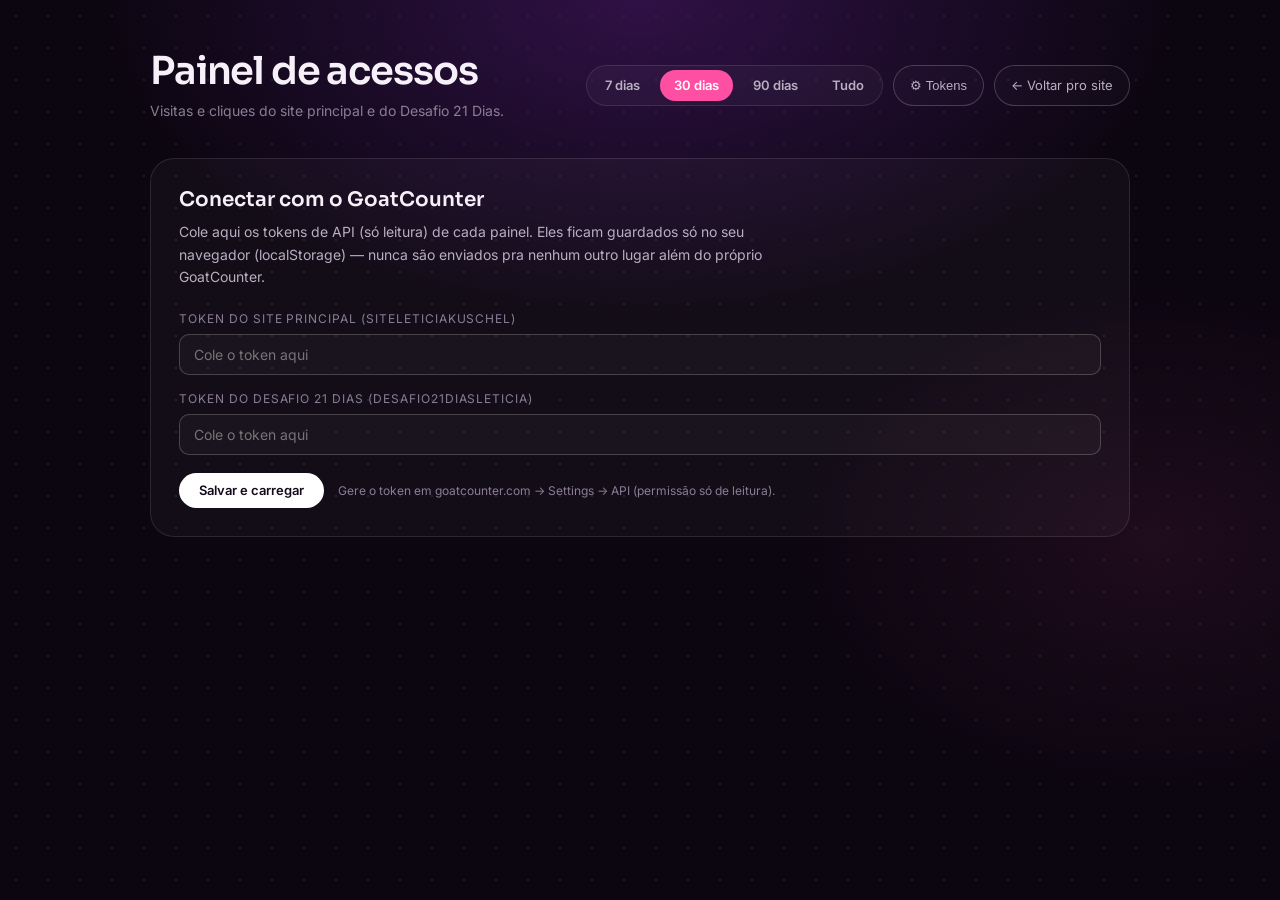
==== admin.html @ e096234e "Adiciona painel de admin e rastreamento de origem (Instagram) - Cria admin.html: painel próprio com " ====
<!doctype html>
<html lang="pt-BR">
<head>
<meta charset="utf-8">
<meta name="viewport" content="width=device-width, initial-scale=1">
<title>Painel de acessos | LK Team</title>
<meta name="robots" content="noindex, nofollow">
<link rel="icon" href="assets/img/logo/lk-simbolo.svg" type="image/svg+xml">
<link rel="preconnect" href="https://fonts.googleapis.com">
<link rel="preconnect" href="https://fonts.gstatic.com" crossorigin>
<link href="https://fonts.googleapis.com/css2?family=Inter:wght@300;400;500;600;700&family=Sora:wght@400;500;600;700&display=swap" rel="stylesheet">
<link rel="stylesheet" href="assets/css/style.css">
<style>
body { overflow-x: auto; }
.adm-wrap { width: min(980px, 100% - 32px); margin: 0 auto; padding: 48px 0 80px; }
.adm-head { display: flex; align-items: center; justify-content: space-between; gap: 16px; flex-wrap: wrap; margin-bottom: 36px; }
.adm-head h1 { font: 600 clamp(1.6rem, 3.2vw, 2.4rem)/1.2 var(--serif); letter-spacing: -.03em; margin: 0; }
.adm-head p { margin: 6px 0 0; color: var(--txt-3); font-size: 14px; }
.adm-actions { display: flex; gap: 10px; flex-wrap: wrap; }

.adm-period { display: inline-flex; gap: 6px; padding: 4px; border-radius: 999px; background: var(--glass); border: 1px solid var(--line); }
.adm-period button {
  border: none; background: transparent; color: var(--txt-2); cursor: pointer;
  padding: 7px 14px; border-radius: 999px; font: 600 13px/1 var(--sans);
  transition: background .2s var(--ease), color .2s var(--ease);
}
.adm-period button.active { background: var(--rosa); color: #fff; }

.adm-link {
  display: inline-flex; align-items: center; gap: 8px; padding: 9px 16px; border-radius: 999px;
  border: 1px solid var(--line-2); color: var(--txt-2); text-decoration: none; font-size: 13px; cursor: pointer;
  background: rgba(255,255,255,.02); transition: border-color .2s var(--ease), color .2s var(--ease);
}
.adm-link:hover { border-color: var(--rosa); color: var(--rosa-claro); }

/* painel de configuração dos tokens */
.adm-setup {
  border-radius: var(--r-md); padding: 28px; margin-bottom: 32px;
  background: var(--glass); border: 1px solid var(--line);
}
.adm-setup h2 { font: 600 20px/1.3 var(--serif); margin: 0 0 8px; }
.adm-setup p { color: var(--txt-2); font-size: 14px; margin: 0 0 20px; max-width: 620px; }
.adm-field { margin-bottom: 14px; }
.adm-field label { display: block; font-size: 12px; letter-spacing: .08em; text-transform: uppercase; color: var(--txt-3); margin-bottom: 6px; }
.adm-field input {
  width: 100%; padding: 11px 14px; border-radius: 10px; border: 1px solid var(--line-2);
  background: rgba(255,255,255,.03); color: var(--txt); font: 400 14px var(--sans);
}
.adm-field input:focus { outline: none; border-color: var(--rosa); }
.adm-setup-foot { display: flex; align-items: center; gap: 14px; margin-top: 18px; flex-wrap: wrap; }
.adm-note { font-size: 12px; color: var(--txt-3); }

/* seções de cada site */
.adm-site { margin-bottom: 56px; }
.adm-site-head { display: flex; align-items: baseline; gap: 12px; margin-bottom: 20px; flex-wrap: wrap; }
.adm-site-head h2 { font: 600 clamp(1.2rem, 2.4vw, 1.6rem)/1.2 var(--serif); margin: 0; }
.adm-site-head span { font-size: 12px; color: var(--txt-3); }

.adm-stats { display: grid; grid-template-columns: repeat(3, 1fr); gap: 14px; margin-bottom: 24px; }
.adm-stat { border-radius: var(--r-sm); padding: 18px 20px; background: var(--glass); border: 1px solid var(--line); }
.adm-stat b { display: block; font: 700 30px/1 var(--serif); color: var(--txt); }
.adm-stat span { display: block; margin-top: 6px; font-size: 12px; letter-spacing: .08em; text-transform: uppercase; color: var(--txt-3); }

.adm-panel { border-radius: var(--r-md); padding: 22px 24px; background: var(--glass); border: 1px solid var(--line); margin-bottom: 16px; }
.adm-panel h3 { font: 600 14px/1 var(--sans); letter-spacing: .04em; text-transform: uppercase; color: var(--txt-2); margin: 0 0 18px; }

.bar-row { display: grid; grid-template-columns: minmax(0, 180px) 1fr 44px; align-items: center; gap: 12px; margin-bottom: 12px; }
.bar-row:last-child { margin-bottom: 0; }
.bar-label { font-size: 13.5px; color: var(--txt-2); overflow: hidden; text-overflow: ellipsis; white-space: nowrap; }
.bar-track { height: 9px; border-radius: 999px; background: rgba(255,255,255,.06); overflow: hidden; }
.bar-fill { height: 100%; border-radius: 999px; background: linear-gradient(90deg, var(--roxo-2), var(--rosa)); }
.bar-value { font-size: 12.5px; color: var(--txt-3); text-align: right; font-variant-numeric: tabular-nums; }

.adm-empty { color: var(--txt-3); font-size: 13.5px; padding: 6px 2px; }
.adm-error {
  border-radius: var(--r-sm); padding: 16px 18px; margin-bottom: 16px;
  background: rgba(255, 100, 100, .06); border: 1px solid rgba(255, 100, 100, .25);
  color: #ffb0b0; font-size: 13.5px; line-height: 1.5;
}
.adm-loading { color: var(--txt-3); font-size: 13.5px; padding: 20px 2px; }

@media (max-width: 640px) {
  .adm-stats { grid-template-columns: 1fr; }
  .bar-row { grid-template-columns: 110px 1fr 36px; }
}
</style>
</head>
<body>

<div class="adm-wrap">
  <div class="adm-head">
    <div>
      <h1>Painel de acessos</h1>
      <p>Visitas e cliques do site principal e do Desafio 21 Dias.</p>
    </div>
    <div class="adm-actions">
      <div class="adm-period" id="periodo">
        <button data-dias="7">7 dias</button>
        <button data-dias="30" class="active">30 dias</button>
        <button data-dias="90">90 dias</button>
        <button data-dias="3650">Tudo</button>
      </div>
      <button class="adm-link" id="btnConfig" type="button">⚙ Tokens</button>
      <a class="adm-link" href="index.html">← Voltar pro site</a>
    </div>
  </div>

  <div class="adm-setup" id="setup" style="display:none">
    <h2>Conectar com o GoatCounter</h2>
    <p>Cole aqui os tokens de API (só leitura) de cada painel. Eles ficam guardados só no seu navegador (localStorage) — nunca são enviados pra nenhum outro lugar além do próprio GoatCounter.</p>
    <div class="adm-field">
      <label for="tokenPrincipal">Token do site principal (siteleticiakuschel)</label>
      <input type="password" id="tokenPrincipal" autocomplete="off" placeholder="Cole o token aqui">
    </div>
    <div class="adm-field">
      <label for="tokenDesafio">Token do Desafio 21 Dias (desafio21diasleticia)</label>
      <input type="password" id="tokenDesafio" autocomplete="off" placeholder="Cole o token aqui">
    </div>
    <div class="adm-setup-foot">
      <a class="btn btn-white btn-sm" id="btnSalvar" href="#">Salvar e carregar</a>
      <span class="adm-note">Gere o token em goatcounter.com → Settings → API (permissão só de leitura).</span>
    </div>
  </div>

  <div id="conteudo"></div>
</div>

<script>
(function () {
  const SITES = [
    { chave: 'principal', nome: 'Site principal', codigo: 'siteleticiakuschel', tokenKey: 'lk-admin-token-principal' },
    { chave: 'desafio',   nome: 'Desafio 21 Dias',  codigo: 'desafio21diasleticia', tokenKey: 'lk-admin-token-desafio' },
  ];

  const setup = document.getElementById('setup');
  const conteudo = document.getElementById('conteudo');
  const btnConfig = document.getElementById('btnConfig');
  const btnSalvar = document.getElementById('btnSalvar');
  const tokenPrincipalInput = document.getElementById('tokenPrincipal');
  const tokenDesafioInput = document.getElementById('tokenDesafio');
  const periodoWrap = document.getElementById('periodo');

  let diasAtual = 30;

  function temTokens() {
    return SITES.every(s => localStorage.getItem(s.tokenKey));
  }

  function abrirSetup() {
    tokenPrincipalInput.value = localStorage.getItem(SITES[0].tokenKey) || '';
    tokenDesafioInput.value = localStorage.getItem(SITES[1].tokenKey) || '';
    setup.style.display = 'block';
  }

  btnConfig.addEventListener('click', () => {
    setup.style.display = setup.style.display === 'none' ? 'block' : 'none';
  });

  btnSalvar.addEventListener('click', (e) => {
    e.preventDefault();
    localStorage.setItem(SITES[0].tokenKey, tokenPrincipalInput.value.trim());
    localStorage.setItem(SITES[1].tokenKey, tokenDesafioInput.value.trim());
    setup.style.display = 'none';
    carregarTudo();
  });

  periodoWrap.addEventListener('click', (e) => {
    const btn = e.target.closest('button[data-dias]');
    if (!btn) return;
    [...periodoWrap.children].forEach(b => b.classList.remove('active'));
    btn.classList.add('active');
    diasAtual = Number(btn.dataset.dias);
    carregarTudo();
  });

  async function chamarApi(codigo, token, caminho, params) {
    const url = new URL(`https://${codigo}.goatcounter.com${caminho}`);
    Object.entries(params).forEach(([k, v]) => { if (v != null) url.searchParams.set(k, v); });
    const res = await fetch(url, { headers: { Authorization: `Bearer ${token}` } });
    if (!res.ok) {
      let msg = `Erro ${res.status} ao consultar ${codigo}`;
      throw new Error(msg);
    }
    return res.json();
  }

  function barras(lista, max) {
    if (!lista.length) return '<p class="adm-empty">Sem dados ainda neste período.</p>';
    return lista.map(item => `
      <div class="bar-row">
        <span class="bar-label" title="${escapeHtml(item.label)}">${escapeHtml(item.label)}</span>
        <span class="bar-track"><span class="bar-fill" style="width:${max ? Math.max(4, (item.valor / max) * 100) : 0}%"></span></span>
        <span class="bar-value">${item.valor}</span>
      </div>
    `).join('');
  }

  function escapeHtml(s) {
    return String(s).replace(/[&<>"']/g, c => ({ '&': '&amp;', '<': '&lt;', '>': '&gt;', '"': '&quot;', "'": '&#39;' }[c]));
  }

  async function carregarSite(site) {
    const token = localStorage.getItem(site.tokenKey);
    const end = new Date();
    const start = new Date(end.getTime() - diasAtual * 86400000);

    // Uma chamada só por site (a API gratuita do GoatCounter limita a poucos
    // pedidos por vez) — os totais são somados a partir da própria lista de hits.
    const hits = await chamarApi(site.codigo, token, '/api/v0/stats/hits', {
      start: start.toISOString(), end: end.toISOString(), limit: 100,
    });

    const paginas = (hits.hits || [])
      .filter(h => !h.event)
      .map(h => ({ label: h.path || '/', valor: h.count }))
      .sort((a, b) => b.valor - a.valor);

    const cliques = (hits.hits || [])
      .filter(h => h.event)
      .map(h => ({ label: h.path, valor: h.count }))
      .sort((a, b) => b.valor - a.valor);

    const totalVisitas = paginas.reduce((soma, p) => soma + p.valor, 0);
    const totalCliques = cliques.reduce((soma, c) => soma + c.valor, 0);
    const maxPaginas = Math.max(0, ...paginas.map(p => p.valor));
    const maxCliques = Math.max(0, ...cliques.map(p => p.valor));

    return `
      <section class="adm-site">
        <div class="adm-site-head">
          <h2>${site.nome}</h2>
          <span>${site.codigo}.goatcounter.com</span>
        </div>
        <div class="adm-stats">
          <div class="adm-stat"><b>${totalVisitas}</b><span>Visitas no período</span></div>
          <div class="adm-stat"><b>${totalCliques}</b><span>Cliques (eventos)</span></div>
          <div class="adm-stat"><b>${paginas.length}</b><span>Páginas diferentes</span></div>
        </div>
        <div class="adm-panel">
          <h3>Visitas por página</h3>
          ${barras(paginas, maxPaginas)}
        </div>
        <div class="adm-panel">
          <h3>Cliques por botão</h3>
          ${barras(cliques, maxCliques)}
        </div>
      </section>
    `;
  }

  async function carregarTudo() {
    if (!temTokens()) {
      conteudo.innerHTML = '';
      abrirSetup();
      return;
    }
    conteudo.innerHTML = '<p class="adm-loading">Carregando dados…</p>';
    const blocos = [];
    for (const site of SITES) {
      try {
        blocos.push(await carregarSite(site));
      } catch (err) {
        blocos.push(`
          <section class="adm-site">
            <div class="adm-site-head"><h2>${site.nome}</h2></div>
            <div class="adm-error">
              Não consegui carregar os dados deste site. ${escapeHtml(err.message || '')}
              <br>Confira se o token está certo (botão "⚙ Tokens" acima). Se o erro for "Failed to fetch", pode ser o limite de pedidos da API gratuita — espera um minuto e tenta de novo.
            </div>
          </section>
        `);
      }
    }
    conteudo.innerHTML = blocos.join('');
  }

  carregarTudo();
})();
</script>
</body>
</html>
---- assets/css/style.css ----
/* LK Team: estilo escuro com vidro (glassmorphism), roxo da marca e detalhes em rosa */
:root {
  --bg: #0c0611;
  --bg-2: #140a1c;
  --roxo: #381250;
  --roxo-2: #5b1f86;
  --rosa: #ff4fa3;
  --rosa-claro: #ff8cc6;
  --rosa-hover: #ffc2e0;
  --txt: #f6f1f8;
  --txt-2: #b9aec2;
  --txt-3: #8a7d95;
  --glass: rgba(255, 255, 255, .03);
  --glass-2: rgba(255, 255, 255, .06);
  --line: rgba(255, 255, 255, .1);
  --line-2: rgba(255, 255, 255, .2);
  --ease: cubic-bezier(.4, 0, .2, 1);
  --ease-out: cubic-bezier(.16, 1, .3, 1); /* equivalente ao power4.out */
  --serif: Sora, system-ui, sans-serif; /* títulos */
  --script: "Authentic Signature", cursive; /* palavra de destaque escrita à mão */
  --sans: Inter, system-ui, sans-serif;
  --r-lg: 32px;
  --r-md: 24px;
  --r-sm: 16px;
}

@font-face { font-family: "Authentic Signature"; src: url("../fonts/AuthenticSignature.otf") format("opentype"); font-display: swap; }

* { box-sizing: border-box; }
html { scroll-behavior: smooth; scroll-padding-top: 84px; }
body {
  margin: 0;
  background: var(--bg);
  color: var(--txt);
  font: 400 16px/1.6 var(--sans);
  -webkit-font-smoothing: antialiased;
  overflow-x: hidden;
}
/* grade de pontos + brilho roxo de fundo */
body::before {
  content: "";
  position: fixed; inset: 0; z-index: -1; pointer-events: none;
  background:
    radial-gradient(60% 50% at 50% 0%, rgba(91, 31, 134, .45), transparent 70%),
    radial-gradient(40% 40% at 90% 60%, rgba(255, 79, 163, .08), transparent 70%),
    radial-gradient(circle, rgba(255, 255, 255, .08) 1px, transparent 1.2px) 0 0 / 32px 32px,
    var(--bg);
}
img { max-width: 100%; display: block; }
a { color: inherit; }
svg { width: 1em; height: 1em; }
h1, h2, h3 { margin: 0; }
/* palavra de destaque: escrita à mão, reta e na mesma linha do título */
h1 em, h2 em, .big-quote em {
  display: inline-block; color: var(--rosa); font-family: var(--script); font-style: normal; font-weight: 400;
  letter-spacing: 0; font-size: 1.72em; line-height: .8; vertical-align: -.04em; /* mesma linha e tamanho parecido com o título */
  margin: 0 .1em 0 .14em; /* respiro dos lados */
  text-shadow: 0 0 28px rgba(255, 79, 163, .35);
}
.hero h1 em { font-size: 1.72em; }
.hero h1 { line-height: 1.08; }
.section h2, .big-quote p { line-height: 1.14; }
.nowrap { white-space: nowrap; }

/* títulos de seção centralizados em qualquer tamanho de tela */
.wrap > .eyebrow, .wrap > h2, .wrap > .lead, .wrap > .big-quote { text-align: center; }
.wrap > h2, .wrap > .lead, .wrap > .big-quote { margin-left: auto; margin-right: auto; }

.wrap { width: min(1200px, 100% - 32px); margin: 0 auto; }
.wrap.narrow { width: min(820px, 100% - 32px); }

.glass {
  background: var(--glass);
  -webkit-backdrop-filter: blur(10px);
  backdrop-filter: blur(10px);
  border: 1px solid var(--line);
}

/* ---------- botões ---------- */
.btn {
  display: inline-flex; align-items: center; justify-content: center; gap: 10px;
  padding: 15px 28px; border-radius: 999px;
  font: 600 15px/1 var(--sans); text-decoration: none; white-space: nowrap;
  transition: transform .3s var(--ease), background .3s var(--ease), border-color .3s var(--ease), box-shadow .3s var(--ease), color .3s var(--ease);
}
.btn svg { width: 18px; height: 18px; }
.btn-white { background: #fff; color: #140a1c; }
.btn-white:hover { background: var(--rosa-hover); transform: translateY(-2px); box-shadow: 0 10px 40px rgba(255, 79, 163, .35); }
.btn-ghost { border: 1px solid var(--line-2); color: var(--txt); background: rgba(255, 255, 255, .02); }
.btn-ghost:hover { border-color: var(--rosa); color: var(--rosa-hover); transform: translateY(-2px); }
.btn-sm { padding: 11px 20px; font-size: 13px; }

/* ---------- navegação ---------- */
.nav {
  position: fixed; top: 0; left: 0; right: 0; z-index: 50;
  display: flex; align-items: center; justify-content: space-between; gap: 24px;
  padding: 14px clamp(16px, 4vw, 48px);
  transition: background .3s var(--ease), border-color .3s var(--ease);
  border-bottom: 1px solid transparent;
}
.nav.scrolled {
  background: rgba(12, 6, 17, .72);
  -webkit-backdrop-filter: blur(10px); backdrop-filter: blur(10px);
  border-bottom-color: var(--line);
}
.nav-logo { display: inline-flex; align-items: center; gap: 12px; text-decoration: none; color: #fff; }
.nav-logo svg { width: 40px; height: 37px; }
.nav-logo-div { width: 1px; height: 34px; background: currentColor; opacity: .35; }
.nav-logo-txt { display: flex; flex-direction: column; font-family: Montserrat, var(--sans); line-height: 1; }
.nav-logo-txt b { font-weight: 600; font-size: 20px; letter-spacing: .32em; }
.nav-logo-txt small { font-weight: 500; font-size: 8.5px; letter-spacing: .3em; margin-top: 5px; opacity: .75; }
.nav-links { display: flex; gap: clamp(16px, 2.4vw, 36px); }
.nav-links a {
  font-size: 13px; font-weight: 500; text-transform: uppercase; letter-spacing: .18em;
  text-decoration: none; color: var(--txt-2); transition: color .3s var(--ease);
}
.nav-links a:hover { color: var(--rosa-claro); }

/* popup de convite pro Desafio 21 Dias, com contagem regressiva */
.promo-popup {
  border: none; padding: 0; background: transparent; color: var(--txt); outline: none;
  max-width: min(560px, 94vw); max-height: 94vh;
}
.promo-popup:focus, .promo-popup:focus-visible { outline: none; }
.promo-popup::backdrop { background: rgba(8, 4, 12, .82); -webkit-backdrop-filter: blur(6px); backdrop-filter: blur(6px); }
.promo-close {
  position: absolute; top: 14px; right: 14px; z-index: 1;
  width: 36px; height: 36px; border-radius: 50%; display: grid; place-items: center;
  border: 1px solid var(--line-2); background: rgba(255, 255, 255, .06); color: #fff;
  font-size: 20px; line-height: 1; cursor: pointer;
  transition: border-color .3s var(--ease), color .3s var(--ease);
}
.promo-close:hover { border-color: var(--rosa); color: var(--rosa-claro); }
.promo-banner {
  position: relative; text-align: center; border-radius: var(--r-lg); color: var(--txt);
  overflow: hidden; /* garante que a rolagem interna não corte a borda arredondada */
  background: radial-gradient(90% 130% at 50% 0%, rgba(255, 79, 163, .28), rgba(91, 31, 134, .3) 55%, rgba(12, 6, 17, .98));
  border: 1px solid rgba(255, 79, 163, .4);
  /* brilho forte e fixo (sem animar: animar box-shadow junto com overflow:hidden + border-radius causa artefato quadrado nos cantos no Chrome) */
  box-shadow: 0 30px 70px rgba(0, 0, 0, .5), 0 0 110px rgba(255, 79, 163, .4);
}
.promo-banner-scroll {
  max-height: 94vh; overflow-y: auto;
  padding: clamp(40px, 8vw, 56px) clamp(24px, 6vw, 48px);
}
.promo-badge {
  display: inline-block; margin: 0 0 16px; padding: 6px 16px; border-radius: 999px;
  background: rgba(255, 79, 163, .12); border: 1px solid rgba(255, 79, 163, .4);
  color: var(--rosa-claro); font: 700 12px/1 var(--sans); letter-spacing: .12em; text-transform: uppercase;
}
.promo-title { margin: 0 auto 16px; color: var(--txt); font: 600 clamp(2.1rem, 9vw, 2.9rem)/1.12 var(--serif); letter-spacing: -.04em; }
.promo-sub {
  margin: 0 auto 24px; max-width: 440px;
  font-size: clamp(18px, 4.6vw, 20px); line-height: 1.5; color: var(--txt); font-weight: 400;
}
.promo-benefits {
  list-style: none; margin: 0 auto 24px; padding: 0; max-width: 340px;
  display: grid; gap: 12px; text-align: left;
}
.promo-benefits li { display: flex; align-items: center; gap: 10px; font-size: 17px; color: var(--txt); }
.promo-benefits svg { flex: none; width: 19px; height: 19px; color: var(--rosa-claro); }
.promo-prize {
  margin: 0 0 26px; padding: 18px 20px; border-radius: var(--r-sm); text-align: left;
  background: linear-gradient(160deg, rgba(255, 79, 163, .12), rgba(91, 31, 134, .14));
  border: 1px solid rgba(255, 79, 163, .3);
}
.promo-prize-title { margin: 0 0 12px; font-size: 16px; font-weight: 600; color: var(--txt); text-align: center; }
.promo-prize-list { list-style: none; margin: 0; padding: 0; display: grid; gap: 8px; }
.promo-prize-list li {
  display: flex; align-items: center; gap: 12px;
  padding: 10px 14px; border-radius: var(--r-sm);
  background: rgba(255, 255, 255, .05); border: 1px solid var(--line);
  font-size: 16px; line-height: 1.4; color: var(--txt-2);
}
.promo-prize-list li:first-child {
  background: linear-gradient(135deg, rgba(255, 196, 102, .18), rgba(255, 196, 102, .06));
  border-color: rgba(255, 196, 102, .45);
}
.promo-prize-ico { flex: none; font-size: 20px; line-height: 1; }
.promo-prize-list strong { color: var(--txt); }
.promo-timer-label { margin: 0 0 12px; font-size: 15px; color: var(--txt-2); }
.promo-timer { display: flex; gap: 10px; justify-content: center; flex-wrap: wrap; margin: 0 0 28px; }
.promo-timer-block {
  min-width: 72px; padding: 14px 10px 10px;
  background: var(--glass-2); border: 1px solid var(--line);
  border-radius: var(--r-sm); text-align: center;
}
.promo-num { display: block; font: 700 32px/1 var(--serif); letter-spacing: -.02em; color: var(--txt); }
.promo-label { margin-top: 6px; display: block; font-size: 12px; font-weight: 500; letter-spacing: .22em; text-transform: uppercase; color: var(--txt-3); }
.promo-timer-sep { font: 600 28px/1 var(--serif); color: var(--txt-3); align-self: center; padding-bottom: 12px; }
.promo-timer-msg { display: none; margin: 0 0 24px; font: 600 17px/1.4 var(--serif); color: var(--rosa-claro); }
.promo-trust { margin: 16px 0 0; font-size: 14px; color: var(--txt-3); }

/* faixa discreta: fica na página mesmo depois de fechar o popup */
.promo-strip-wrap { padding: 96px 16px 0; text-align: center; }
.promo-strip {
  display: inline-flex; flex-direction: column; align-items: center; gap: 10px;
  max-width: min(640px, 100%);
  padding: 14px 20px; border-radius: 28px;
  background: linear-gradient(135deg, rgba(255, 79, 163, .14), rgba(91, 31, 134, .18));
  border: 1px solid rgba(255, 79, 163, .35);
  text-decoration: none; color: var(--txt);
  transition: transform .3s var(--ease), box-shadow .3s var(--ease), border-color .3s var(--ease);
}
.promo-strip:hover { transform: translateY(-2px); box-shadow: 0 10px 36px rgba(255, 79, 163, .28); border-color: rgba(255, 79, 163, .55); }
.promo-strip-info { display: flex; align-items: center; justify-content: center; gap: 10px; flex-wrap: wrap; }
.promo-strip-text { font-size: 13.5px; font-weight: 600; line-height: 1; }
.promo-strip-timer { font: 700 13px/1 var(--serif); color: var(--rosa-claro); }
.promo-strip-cta {
  display: inline-flex; align-items: center; gap: 6px;
  padding: 8px 18px; border-radius: 999px;
  background: #fff; color: #140a1c;
  font-size: 12.5px; font-weight: 700;
  text-transform: uppercase; letter-spacing: .08em;
  transition: background .3s var(--ease), transform .3s var(--ease);
}
.promo-strip:hover .promo-strip-cta { background: var(--rosa-hover); transform: translateY(-1px); }
.promo-strip-cta svg { width: 13px; height: 13px; }

/* ---------- hero ---------- */
.hero { padding: 48px 0 40px; position: relative; }
.hero-head { text-align: center; width: min(920px, 100% - 32px); margin: 0 auto; }
.live-pill {
  display: inline-flex; align-items: center; gap: 10px;
  padding: 8px 16px; border-radius: 999px; border: 1px solid var(--line);
  background: var(--glass); -webkit-backdrop-filter: blur(10px); backdrop-filter: blur(10px);
  font-size: 12px; color: #fff;
}
.live-pill b { font-size: 11px; letter-spacing: .2em; color: #4ade80; }
.live-dot { display: inline-block; width: 8px; height: 8px; border-radius: 50%; background: #4ade80; animation: breathe 2s var(--ease) infinite; }
@keyframes breathe { 0%, 100% { opacity: 1; box-shadow: 0 0 0 0 rgba(74, 222, 128, .5); } 50% { opacity: .55; box-shadow: 0 0 0 6px rgba(74, 222, 128, 0); } }
.hero h1 {
  font: 600 clamp(2.5rem, 6.8vw, 5.4rem)/1.04 var(--serif);
  letter-spacing: -.045em; margin: 26px 0 22px;
}
.hero-sub { font-size: clamp(16px, 1.8vw, 19px); color: var(--txt-2); max-width: 640px; margin: 0 auto; font-weight: 300; }
.cta-row { display: flex; gap: 14px; justify-content: center; flex-wrap: wrap; margin-top: 34px; }

/* rede de conexões */
.network { position: relative; width: min(1200px, 100% - 32px); height: 640px; margin: 64px auto 0; }
.network-lines { position: absolute; inset: 0; width: 100%; height: 100%; overflow: visible; pointer-events: none; }
.node-line { fill: none; stroke-width: 2.5; animation: pulsing-branch 3.2s var(--ease) infinite; }
.node-line.flow { stroke: var(--rosa-claro); stroke-width: 1.5; stroke-dasharray: 5 15; opacity: .55; animation: flow 1.6s linear infinite; }
@keyframes pulsing-branch { 0%, 100% { opacity: .4; } 50% { opacity: .7; } }
@keyframes flow { to { stroke-dashoffset: -40; } }

.node {
  position: absolute; left: 50%; top: 150px; transform: translateX(-50%);
  width: min(500px, 44%); aspect-ratio: 16 / 9; min-height: 290px;
  border-radius: var(--r-lg); padding: 22px 24px 18px;
  display: flex; flex-direction: column;
  box-shadow: 0 0 100px rgba(255, 79, 163, .2), inset 0 1px 0 rgba(255, 255, 255, .06);
  background: linear-gradient(160deg, rgba(91, 31, 134, .35), rgba(255, 255, 255, .03));
  z-index: 2;
}
.chat-head { display: flex; align-items: center; gap: 12px; padding-bottom: 14px; border-bottom: 1px solid var(--line); }
.chat-head img { width: 40px; height: 40px; border-radius: 50%; object-fit: cover; object-position: top; }
.chat-head b { display: block; font-size: 14px; font-weight: 600; }
.chat-head span { font-size: 14px; color: #4ade80; display: inline-flex; align-items: center; gap: 6px; }
.chat-head .live-dot { width: 6px; height: 6px; }
.chat { display: flex; flex-direction: column; gap: 8px; padding: 14px 0 6px; flex: 1; }
.msg { margin: 0; max-width: 82%; padding: 9px 14px; border-radius: 16px; font-size: 16px; line-height: 1.45; }
.msg.me { align-self: flex-end; background: rgba(255, 255, 255, .08); border-bottom-right-radius: 4px; }
.msg.her { align-self: flex-start; background: linear-gradient(135deg, rgba(255, 79, 163, .9), rgba(214, 51, 140, .9)); color: #fff; border-bottom-left-radius: 4px; }
.node-note { margin: 6px 0 0; font-size: 14px; color: var(--txt-3); }

.sat {
  position: absolute; top: var(--y); margin: 0; z-index: 3;
  border-radius: 20px; overflow: hidden;
  transition: transform .5s var(--ease), box-shadow .5s var(--ease), border-color .5s var(--ease);
  will-change: transform;
}
.sat[data-side="l"] { left: var(--x); }
.sat[data-side="r"] { right: var(--x); }
.sat:hover { box-shadow: 0 0 60px rgba(255, 79, 163, .3); border-color: rgba(255, 79, 163, .4); }
.sat img { transition: transform .7s var(--ease); }
.sat:hover img { transform: scale(1.05); }
.sat-photo { width: 200px; }
.sat-photo img { width: 100%; aspect-ratio: 4 / 5; object-fit: cover; object-position: top; }
.sat-photo figcaption { position: absolute; left: 0; right: 0; bottom: 0; padding: 30px 14px 12px; background: linear-gradient(transparent, rgba(12, 6, 17, .9)); }
.sat-photo figcaption b { display: block; font: 600 16px/1.2 var(--serif); letter-spacing: -.02em; }
.sat-photo figcaption span { font-size: 11px; letter-spacing: .3em; text-transform: uppercase; color: var(--rosa-claro); }
.sat-result { width: 220px; }
.sat-result img { width: 100%; aspect-ratio: 1.13; object-fit: cover; }
.sat-mini { width: 250px; display: flex; gap: 12px; align-items: center; padding: 14px 16px; }
.sat-mini b { display: block; font-size: 14px; font-weight: 600; }
.sat-mini span:not(.ico) { font-size: 14px; color: var(--txt-2); line-height: 1.35; display: block; }

/* ---------- seções ---------- */
.section { padding: clamp(80px, 11vw, 140px) 0 0; }
.eyebrow { margin: 0 0 16px; font-size: 13px; font-weight: 500; letter-spacing: .32em; text-transform: uppercase; color: var(--rosa); }
.section h2 { font: 600 clamp(1.9rem, 4.3vw, 3.3rem)/1.2 var(--serif); letter-spacing: -.04em; max-width: 860px; }
.lead { color: var(--txt-2); font-size: 17px; max-width: 700px; margin: 22px 0 0; font-weight: 300; }

.ico {
  flex: none; display: inline-grid; place-items: center;
  width: 48px; height: 48px; border-radius: 14px;
  background: rgba(255, 79, 163, .1); color: var(--rosa-claro);
  transition: transform .4s var(--ease);
}
.ico svg { width: 22px; height: 22px; }
.sat-mini .ico { width: 40px; height: 40px; border-radius: 12px; }

.grid-4, .grid-3 { display: grid; gap: 16px; margin-top: 48px; }
.grid-4 { grid-template-columns: repeat(4, 1fr); }
.grid-3 { grid-template-columns: repeat(3, 1fr); }
.card { border-radius: var(--r-md); padding: 28px; transition: border-color .4s var(--ease), background .4s var(--ease), transform .4s var(--ease); }
.card:hover { border-color: rgba(255, 79, 163, .35); background: var(--glass-2); }
.card:hover .ico { transform: scale(1.1); }
.card h3 { font-size: 20px; font-weight: 700; margin: 22px 0 8px; line-height: 1.25; }
.card p { margin: 0; font-size: 16px; line-height: 1.5; color: var(--txt-2); }

/* equipe */
.team { display: grid; grid-template-columns: 1fr 1fr; gap: 24px; margin-top: 52px; }
.member { border-radius: var(--r-lg); overflow: hidden; border: 1px solid var(--line); background: var(--glass); }
.member-img { overflow: hidden; aspect-ratio: 4 / 5; }
.member-img img { width: 100%; height: 100%; object-fit: cover; object-position: top; transition: transform .9s var(--ease); }
.member:hover .member-img img { transform: scale(1.03); }
.member-cap { padding: 28px 30px 32px; }
.member-cap h3 { font: 600 clamp(26px, 2.8vw, 34px)/1.1 var(--serif); letter-spacing: -.035em; }
.role { margin: 10px 0 16px; font-size: 13px; font-weight: 300; letter-spacing: .34em; text-transform: uppercase; color: var(--rosa-claro); }
.member-cap > p:not(.role) { color: var(--txt-2); margin: 0; font-size: 17px; line-height: 1.5; }
.creds { list-style: none; padding: 0; margin: 20px 0 0; display: grid; gap: 6px; font-size: 14px; color: var(--txt-3); }
.creds li::before { content: ""; display: inline-block; width: 6px; height: 6px; border-radius: 50%; background: var(--rosa); margin-right: 10px; vertical-align: middle; }
.creds a { color: var(--txt); text-decoration: none; border-bottom: 1px solid rgba(255, 79, 163, .5); }

/* suporte */
.big-quote { margin: 0; max-width: 900px; }
.big-quote p { margin: 0; font: 500 clamp(1.9rem, 4.3vw, 3.3rem)/1.18 var(--serif); letter-spacing: -.035em; }
.big-quote em { color: var(--rosa); }
.big-quote cite { display: block; margin-top: 18px; font-style: normal; font-size: 11px; letter-spacing: .32em; text-transform: uppercase; color: var(--txt-3); }

/* passos */
.steps { list-style: none; padding: 0; margin: 48px 0 0; display: grid; grid-template-columns: repeat(4, 1fr); gap: 16px; counter-reset: s; }
.step { border-radius: var(--r-md); padding: 28px; position: relative; }
.step-n { font: 600 44px/1 var(--serif); letter-spacing: -.03em; color: transparent; -webkit-text-stroke: 1px rgba(255, 140, 198, .6); }
.step h3 { font-size: 19px; font-weight: 700; margin: 18px 0 8px; }
.step p { margin: 0; font-size: 16px; line-height: 1.5; color: var(--txt-2); }

/* resultados */
.gallery { display: grid; grid-template-columns: repeat(3, 1fr); gap: 16px; margin-top: 48px; }
.shot {
  position: relative; display: block; width: 100%; aspect-ratio: 1.13; padding: 0; border: 1px solid var(--line);
  border-radius: 20px; overflow: hidden; background: none; cursor: zoom-in;
  transition: border-color .4s var(--ease), box-shadow .4s var(--ease);
}
.shot img { position: absolute; inset: 0; width: 100%; height: 100%; object-fit: cover; object-position: top; transition: transform .7s var(--ease); }
.shot-cta {
  border-radius: 20px; padding: 24px; display: flex; flex-direction: column; align-items: center; justify-content: center; text-align: center; gap: 16px;
  background: radial-gradient(90% 90% at 50% 0%, rgba(255, 79, 163, .16), rgba(91, 31, 134, .18) 60%, rgba(255, 255, 255, .02));
}
.shot-cta-lk { width: 44px; height: 40px; color: var(--rosa); }
.shot-cta p { margin: 0; font: 600 20px/1.3 var(--serif); letter-spacing: -.03em; max-width: 260px; }
.shot:hover { border-color: rgba(255, 79, 163, .45); box-shadow: 0 0 60px rgba(255, 79, 163, .2); }
.shot:hover img { transform: scale(1.03); }

/* feedbacks */
.quotes { display: grid; grid-template-columns: repeat(4, 1fr); gap: 16px; margin-top: 48px; }
.quote { margin: 0; border-radius: var(--r-md); padding: 26px; display: flex; flex-direction: column; }
.stars { display: flex; gap: 4px; color: var(--rosa); }
.stars svg { width: 15px; height: 15px; }
.quote blockquote { margin: 16px 0 18px; font: 400 16px/1.55 var(--serif); letter-spacing: -.01em; flex: 1; }
.quote figcaption { font-size: 10px; letter-spacing: .3em; text-transform: uppercase; color: var(--txt-3); }
.prints { display: grid; grid-template-columns: 1fr 1fr; gap: 16px; margin-top: 16px; }
.print { margin: 0; border-radius: var(--r-md); padding: 16px; display: flex; gap: 20px; align-items: center; }
.print img { width: 46%; max-height: 380px; object-fit: cover; object-position: top; border-radius: 14px; }
.print figcaption { font: 600 18px/1.4 var(--serif); letter-spacing: -.025em; }

/* para quem é */
.checklist { list-style: none; padding: 0; margin: 40px 0 0; display: grid; gap: 12px; }
.checklist li { display: flex; gap: 16px; align-items: flex-start; padding: 18px 22px; border-radius: var(--r-sm); border: 1px solid var(--line); background: var(--glass); font-size: 16px; }
.checklist svg { flex: none; width: 22px; height: 22px; color: var(--rosa); margin-top: 1px; }
.honest { margin: 22px 0 0; font-size: 16px; color: var(--txt-3); padding-left: 22px; border-left: 2px solid rgba(255, 79, 163, .5); }

/* planos */
.included { list-style: none; padding: 0; margin: 36px 0 0; display: flex; flex-wrap: wrap; gap: 10px; }
.included li { display: inline-flex; align-items: center; gap: 10px; padding: 10px 16px; border-radius: 999px; border: 1px solid var(--line); background: var(--glass); font-size: 14px; color: var(--txt-2); }
.included svg { width: 16px; height: 16px; color: var(--rosa-claro); }
.pricing { display: grid; grid-template-columns: repeat(4, 1fr); gap: 16px; margin-top: 32px; align-items: stretch; }
.plan { border-radius: var(--r-md); padding: 32px 26px 26px; display: flex; flex-direction: column; position: relative; transition: transform .4s var(--ease), border-color .4s var(--ease); }
.plan:hover { transform: translateY(-4px); border-color: var(--line-2); }
.plan h3 { font-size: 12px; font-weight: 600; letter-spacing: .3em; text-transform: uppercase; color: var(--txt-2); }
.price { margin: 18px 0 6px; font-size: 48px; font-weight: 700; line-height: 1; letter-spacing: -.02em; }
.price small { font-size: 18px; font-weight: 500; margin-right: 4px; vertical-align: 22px; }
.price span { font-size: 24px; }
.price em { font-style: normal; font-size: 14px; font-weight: 400; color: var(--txt-3); margin-left: 4px; }
.save { margin: 0 0 26px; font-size: 15px; color: var(--txt-2); flex: 1; }
.plan .btn { width: 100%; }
/* botão do plano em destaque: rosa com brilho pulsando */
.plan.featured .btn {
  background: linear-gradient(135deg, #ff5fae, #e0338a); color: #fff;
  animation: glow 2.4s var(--ease) infinite;
}
.plan.featured .btn:hover { background: linear-gradient(135deg, #ff7cbd, #ff4fa3); }
@keyframes glow {
  0%, 100% { box-shadow: 0 0 0 1px rgba(255, 140, 198, .5), 0 0 24px rgba(255, 79, 163, .45), 0 0 60px rgba(255, 79, 163, .2); }
  50% { box-shadow: 0 0 0 1px rgba(255, 194, 224, .8), 0 0 40px rgba(255, 79, 163, .8), 0 0 90px rgba(255, 79, 163, .4); }
}
.plan.featured {
  border-color: rgba(255, 79, 163, .45);
  background: linear-gradient(170deg, rgba(255, 79, 163, .12), rgba(91, 31, 134, .18));
  box-shadow: 0 0 80px rgba(255, 79, 163, .15);
}
.plan.featured h3 { color: var(--rosa-claro); }
.plan.featured .save { color: var(--rosa-hover); font-weight: 500; }
.badge {
  position: absolute; top: -12px; left: 50%; transform: translateX(-50%);
  padding: 5px 14px; border-radius: 999px; background: var(--rosa); color: #fff;
  font-size: 10px; font-weight: 700; letter-spacing: .2em; text-transform: uppercase; white-space: nowrap;
}
.pay { margin: 22px 0 0; text-align: center; font-size: 16px; color: var(--txt-3); }

/* dúvidas */
.faq { display: grid; gap: 10px; margin-top: 40px; }
.faq details { border-radius: var(--r-sm); padding: 0 22px; transition: border-color .3s var(--ease); }
.faq details[open] { border-color: rgba(255, 79, 163, .35); }
.faq summary { list-style: none; cursor: pointer; padding: 20px 30px 20px 0; font-weight: 600; position: relative; }
.faq summary::-webkit-details-marker { display: none; }
.faq summary::after { content: "+"; position: absolute; right: 0; top: 50%; transform: translateY(-50%); font: 300 24px/1 var(--sans); color: var(--rosa); transition: transform .3s var(--ease); }
.faq details[open] summary::after { transform: translateY(-50%) rotate(45deg); }
.faq details p { margin: 0 0 20px; color: var(--txt-2); font-size: 16px; }

/* CTA final */
.final-box {
  text-align: center; border-radius: 48px; padding: clamp(48px, 8vw, 88px) clamp(20px, 6vw, 72px);
  background: radial-gradient(80% 80% at 50% 0%, rgba(255, 79, 163, .18), rgba(91, 31, 134, .2) 50%, rgba(255, 255, 255, .02));
  box-shadow: 0 0 100px rgba(255, 79, 163, .2);
}
.final-lk { width: 64px; height: 59px; color: var(--rosa); margin: 0 auto 26px; display: block; }
.final h2 { margin: 0 auto; }
.final p { color: var(--txt-2); max-width: 520px; margin: 18px auto 32px; font-size: 17px; font-weight: 300; }

/* rodapé */
.footer { margin-top: clamp(80px, 11vw, 140px); border-top: 1px solid var(--line); padding: 56px 0 28px; }
.footer-grid { display: grid; grid-template-columns: 1.5fr 1fr 1.2fr 1.2fr; gap: 32px; }
.footer-brand p { color: var(--txt-2); font-size: 15px; margin: 18px 0; max-width: 280px; }
.footer h4 { margin: 0 0 16px; font-size: 11px; font-weight: 500; letter-spacing: .3em; text-transform: uppercase; color: var(--rosa); }
.footer-grid > div > a:not(.nav-logo) { display: block; text-decoration: none; color: var(--txt-2); font-size: 15px; margin-bottom: 10px; transition: color .3s var(--ease); word-break: break-word; }
.footer-grid > div > a:hover { color: var(--rosa-claro); }
.footer-grid > div > p { margin: 0 0 14px; font-size: 15px; }
.footer-grid > div > p span { color: var(--txt-3); font-size: 14px; }
.socials { display: flex; gap: 10px; }
.socials a { display: grid; place-items: center; width: 42px; height: 42px; border-radius: 50%; border: 1px solid var(--line-2); color: var(--txt); transition: border-color .3s var(--ease), color .3s var(--ease); }
.socials a:hover { border-color: var(--rosa); color: var(--rosa-claro); }
.socials svg { width: 18px; height: 18px; }
.copy { text-align: center; margin: 48px 0 0; font-size: 13px; color: var(--txt-3); }

/* botão flutuante do WhatsApp */
.wa-float {
  position: fixed; right: 20px; bottom: 20px; z-index: 60;
  width: 58px; height: 58px; border-radius: 50%; display: grid; place-items: center;
  background: #25d366; color: #fff; box-shadow: 0 10px 30px rgba(37, 211, 102, .35);
  transition: transform .3s var(--ease);
}
.wa-float:hover { transform: scale(1.08); }
.wa-float svg { width: 30px; height: 30px; }

/* balãozinho de mensagem perto do botão de WhatsApp, simulando chat do WhatsApp */
.wa-bubble {
  position: fixed; right: 86px; bottom: 24px; z-index: 59;
  display: flex; flex-direction: column; align-items: flex-end; gap: 6px;
  max-width: 210px;
}
.wa-msg {
  position: relative; padding: 10px 14px; border-radius: 14px;
  background: #fff; color: #140a1c;
  font: 500 14px/1.4 var(--sans);
  box-shadow: 0 10px 24px rgba(0, 0, 0, .28);
  opacity: 0; transform: translateY(8px) scale(.92); transform-origin: bottom right;
  transition: opacity .3s var(--ease), transform .3s var(--ease);
  pointer-events: none;
}
.wa-msg.in { opacity: 1; transform: none; pointer-events: auto; }
.wa-msg:last-child::after {
  content: ""; position: absolute; right: -6px; bottom: 12px;
  width: 0; height: 0;
  border-top: 7px solid transparent; border-bottom: 7px solid transparent;
  border-left: 7px solid #fff;
}
.wa-bubble-close {
  position: absolute; top: -8px; right: -8px; width: 20px; height: 20px;
  border-radius: 50%; background: var(--roxo-2); color: #fff;
  border: 2px solid var(--bg); font-size: 12px; line-height: 1; cursor: pointer;
  display: grid; place-items: center; padding: 0; z-index: 1;
  opacity: 0; pointer-events: none; transition: opacity .3s var(--ease);
}
.wa-bubble.show-close .wa-bubble-close {
  opacity: 1; pointer-events: auto;
}
.wa-typing { display: inline-flex; gap: 3px; align-items: center; padding: 3px 2px; }
.wa-typing i { width: 6px; height: 6px; border-radius: 50%; background: #b7b0bd; font-style: normal; animation: wa-typing-bounce 1.2s infinite; }
.wa-typing i:nth-child(2) { animation-delay: .15s; }
.wa-typing i:nth-child(3) { animation-delay: .3s; }
@keyframes wa-typing-bounce {
  0%, 60%, 100% { transform: translateY(0); opacity: .4; }
  30% { transform: translateY(-4px); opacity: 1; }
}

/* lightbox */
.lightbox { border: 0; padding: 0; background: transparent; max-width: min(92vw, 900px); max-height: 92vh; }
.lightbox::backdrop { background: rgba(8, 4, 12, .88); -webkit-backdrop-filter: blur(10px); backdrop-filter: blur(10px); }
.lightbox img { max-height: 88vh; width: auto; border-radius: 20px; }
.lb-close { position: fixed; top: 16px; right: 20px; width: 44px; height: 44px; border-radius: 50%; border: 1px solid var(--line-2); background: rgba(255, 255, 255, .06); color: #fff; font-size: 26px; line-height: 1; cursor: pointer; }

/* animação de entrada */
.js .reveal { opacity: 0; transform: translateY(28px); transition: opacity 1s var(--ease-out), transform 1.1s var(--ease-out); transition-delay: var(--d, 0s); }
.js .reveal.in { opacity: 1; transform: none; }

/* ---------- responsivo ---------- */
@media (max-width: 1080px) {
  .grid-4, .quotes, .steps, .pricing { grid-template-columns: repeat(2, 1fr); }
  .footer-grid { grid-template-columns: 1fr 1fr; }
  .sat-mini { display: none; }
}
@media (max-width: 900px) {
  .nav-links { display: none; }
  .network { height: auto; margin-top: 48px; }
  .network-lines, .sat { display: none; }
  .node { position: relative; left: auto; top: auto; transform: none; width: 100%; max-width: 500px; margin: 0 auto; aspect-ratio: auto; }
  .grid-3 { grid-template-columns: 1fr 1fr; }
  .prints { grid-template-columns: 1fr; }
  .gallery { grid-template-columns: 1fr 1fr; }
}
@media (max-width: 640px) {
  .promo-banner-scroll { padding: 40px 20px; }
  .promo-close { top: 10px; right: 10px; width: 32px; height: 32px; }
  .promo-timer-sep { display: none; }
  .promo-timer-block { min-width: 64px; padding: 12px 8px 10px; }
  .promo-num { font-size: 27px; }
  .promo-strip-wrap { padding: 88px 12px 0; }
  .promo-strip { padding: 12px 18px; gap: 8px; }
  .promo-strip-text { font-size: 12.5px; }
  .hero { padding-top: 28px; }
  .nav .btn-sm { padding: 10px 14px; font-size: 12px; }
  .nav-logo svg { width: 34px; height: 31px; }
  .nav-logo-txt b { font-size: 17px; }
  .grid-4, .grid-3, .quotes, .steps, .pricing, .team, .gallery { grid-template-columns: 1fr; }
  .shot-cta { aspect-ratio: auto; padding: 32px 24px; }
  .pricing { gap: 24px; }
  .print { flex-direction: column; align-items: stretch; }
  .print img { width: 100%; max-height: 460px; }
  .footer-grid { grid-template-columns: 1fr; }
  .cta-row .btn { width: 100%; }
  .card, .step { padding: 24px; }
  #equipe h2 { line-height: 1.2; }
  #equipe .nowrap { display: block; margin-top: -35px; }
  #equipe .nowrap em { font-size: 5.2em; }
}
@media (prefers-reduced-motion: reduce) {
  *, *::before, *::after { animation: none !important; transition: none !important; }
  .js .reveal { opacity: 1; transform: none; }
}

/* listas de "Para quem é" e "Dúvidas": mesma margem esquerda das outras seções, largura de leitura confortável */
.checklist, .honest, .faq { max-width: 860px; }
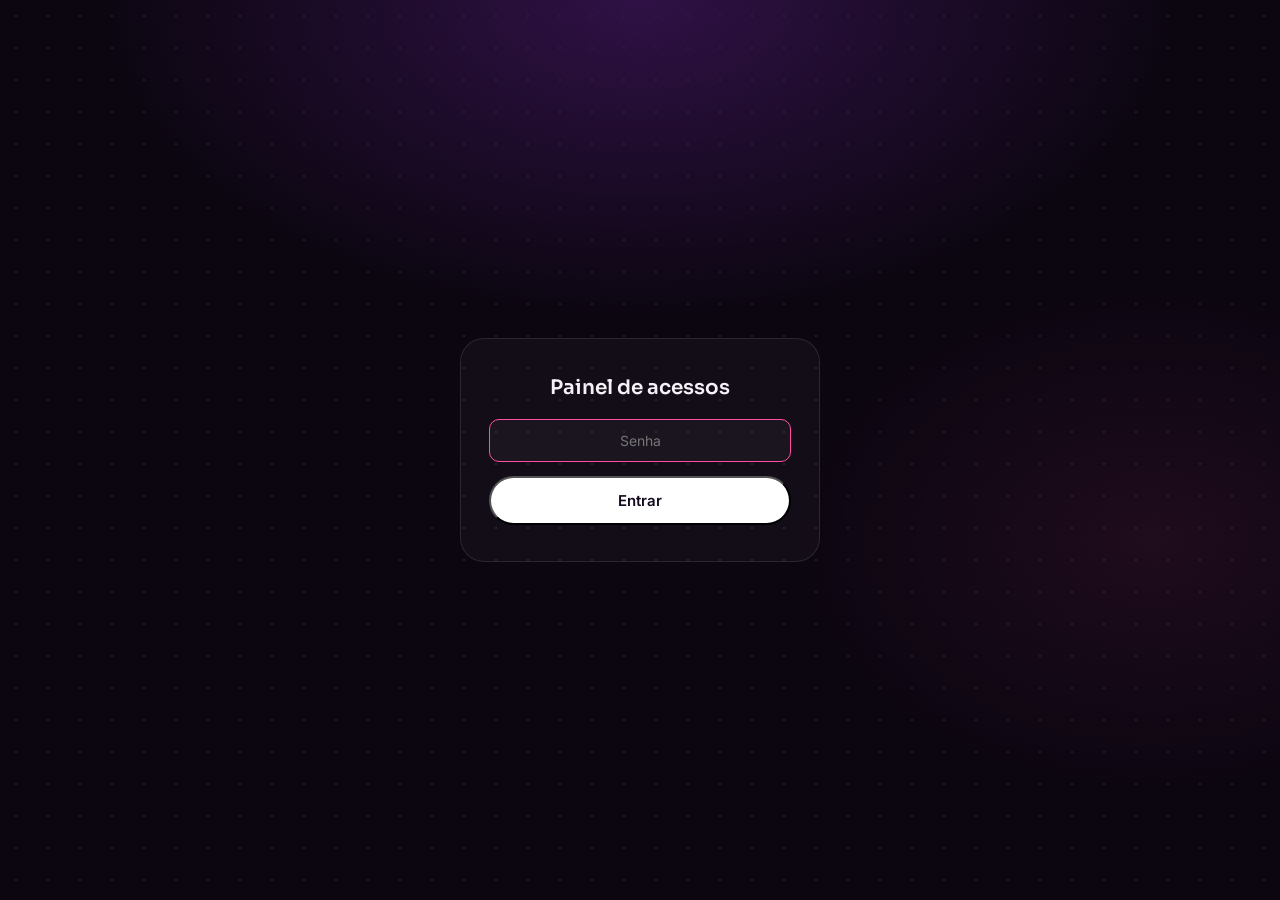
==== commit d7b0b043: "Adiciona senha de acesso ao painel admin" ====
--- a/admin.html
+++ b/admin.html
@@ -83,11 +83,37 @@
   .adm-stats { grid-template-columns: 1fr; }
   .bar-row { grid-template-columns: 110px 1fr 36px; }
 }
+
+/* tela de senha */
+.adm-lock {
+  min-height: 100vh; display: flex; align-items: center; justify-content: center; padding: 24px;
+}
+.adm-lock-box {
+  width: min(360px, 100%); text-align: center;
+  border-radius: var(--r-md); padding: 36px 28px; background: var(--glass); border: 1px solid var(--line);
+}
+.adm-lock-box h1 { font: 600 20px/1.3 var(--serif); margin: 0 0 18px; }
+.adm-lock-box input {
+  width: 100%; padding: 12px 14px; border-radius: 10px; border: 1px solid var(--line-2);
+  background: rgba(255,255,255,.03); color: var(--txt); font: 400 14px var(--sans); text-align: center;
+  margin-bottom: 14px;
+}
+.adm-lock-box input:focus { outline: none; border-color: var(--rosa); }
+.adm-lock-erro { color: #ff8c8c; font-size: 13px; margin: 0 0 14px; display: none; }
 </style>
 </head>
 <body>
 
-<div class="adm-wrap">
+<div class="adm-lock" id="tela-senha">
+  <div class="adm-lock-box">
+    <h1>Painel de acessos</h1>
+    <p class="adm-lock-erro" id="lockErro">Senha incorreta, tenta de novo.</p>
+    <input type="password" id="lockSenha" placeholder="Senha" autocomplete="off">
+    <button class="btn btn-white" id="lockEntrar" style="width:100%">Entrar</button>
+  </div>
+</div>
+
+<div class="adm-wrap" id="conteudoPrincipal" style="display:none">
   <div class="adm-head">
     <div>
       <h1>Painel de acessos</h1>
@@ -127,6 +153,42 @@
 
 <script>
 (function () {
+  // Tela de senha (proteção simples do lado do navegador, não é segurança forte)
+  const HASH_SENHA = 'f5ee09ecae651a120ba815476bf91663e6a484ddfd2f61d955cd54de0dae79f8';
+  const CHAVE_SENHA = 'lk-admin-ok';
+  const telaSenha = document.getElementById('tela-senha');
+  const conteudoPrincipal = document.getElementById('conteudoPrincipal');
+  const lockInput = document.getElementById('lockSenha');
+  const lockErro = document.getElementById('lockErro');
+  const lockBtn = document.getElementById('lockEntrar');
+
+  async function sha256(texto) {
+    const buf = await crypto.subtle.digest('SHA-256', new TextEncoder().encode(texto));
+    return [...new Uint8Array(buf)].map(b => b.toString(16).padStart(2, '0')).join('');
+  }
+
+  function liberarAcesso() {
+    telaSenha.style.display = 'none';
+    conteudoPrincipal.style.display = '';
+    carregarTudo();
+  }
+
+  async function tentarSenha() {
+    const h = await sha256(lockInput.value);
+    if (h === HASH_SENHA) {
+      sessionStorage.setItem(CHAVE_SENHA, '1');
+      liberarAcesso();
+    } else {
+      lockErro.style.display = 'block';
+      lockInput.value = '';
+      lockInput.focus();
+    }
+  }
+
+  lockBtn.addEventListener('click', tentarSenha);
+  lockInput.addEventListener('keydown', (e) => { if (e.key === 'Enter') tentarSenha(); });
+  lockInput.focus();
+
   const SITES = [
     { chave: 'principal', nome: 'Site principal', codigo: 'siteleticiakuschel', tokenKey: 'lk-admin-token-principal' },
     { chave: 'desafio',   nome: 'Desafio 21 Dias',  codigo: 'desafio21diasleticia', tokenKey: 'lk-admin-token-desafio' },
@@ -274,7 +336,9 @@
     conteudo.innerHTML = blocos.join('');
   }
 
-  carregarTudo();
+  if (sessionStorage.getItem(CHAVE_SENHA)) {
+    liberarAcesso();
+  }
 })();
 </script>
 </body>
